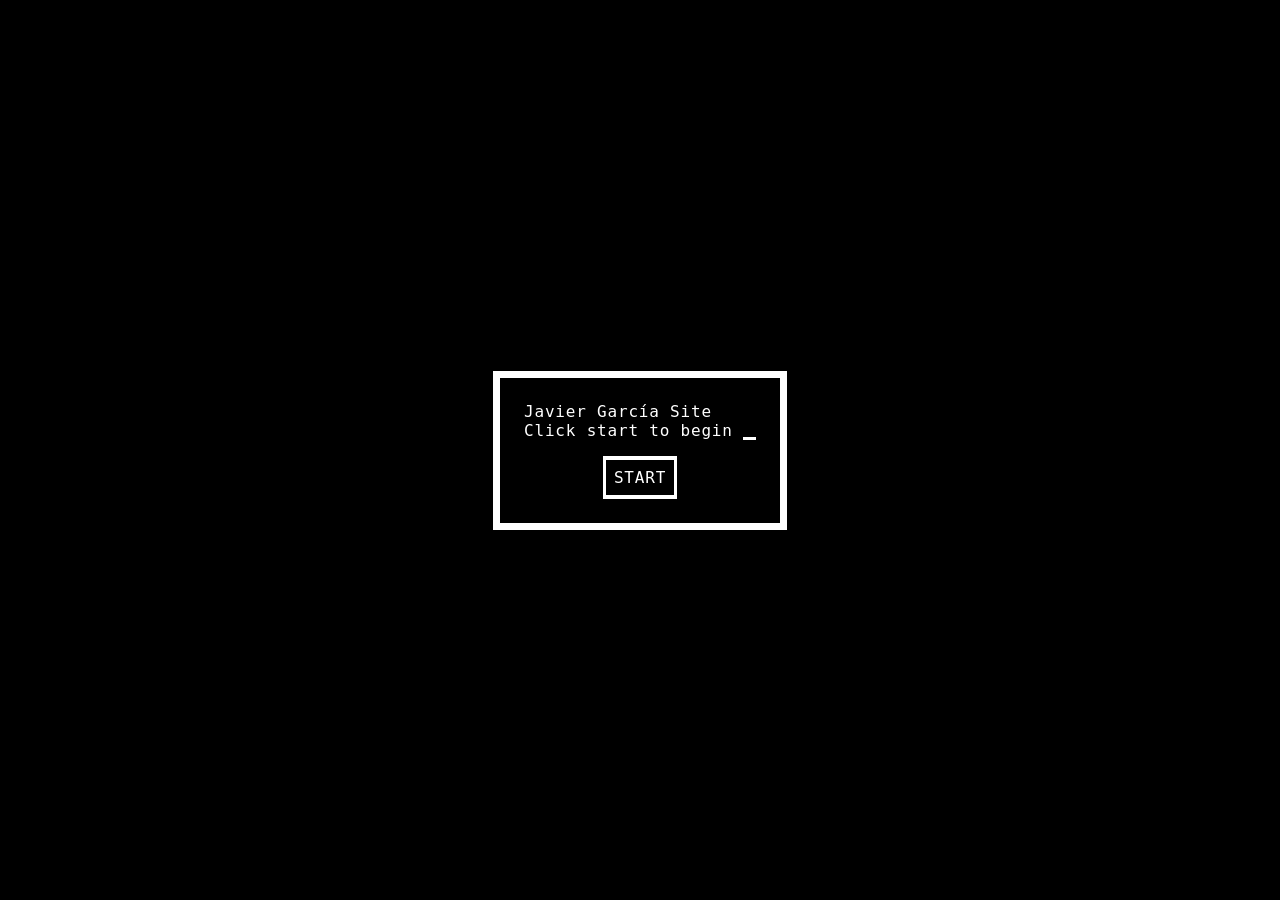
==== index.html @ 486fd9cd "Deploy javier.games from javier-games/web-javier.games@e195eb5564e1ce829587b548ef4bb89f6cb2c192" ====
<!doctype html><html lang="en"><head><meta charset="UTF-8"/><meta name="viewport" content="width=device-width,initial-scale=1"/><style>body{background-color:#000;margin:0}#webgl{pointer-events:none}#ui-app{width:100%;height:100%;position:relative;display:flex;justify-content:center;align-items:center;box-sizing:border-box}#ui{position:absolute;overflow:hidden;top:0;left:0;width:100%;height:100%;display:flex;justify-content:center;align-items:center;box-sizing:border-box}#monitor-videos{pointer-events:none;position:absolute;opacity:0;width:0;height:0;top:0;left:0}#css{cursor:pointer}#ui-interactive{position:absolute;top:0;left:0;width:256px}video{position:absolute;top:0;pointer-events:none}</style><title>Javier García Site</title><meta name="title" content="Javier García - Game Developer"><script defer="defer" src="bundle.d4a6f38bb5817523.js"></script><link href="main.css" rel="stylesheet"></head><body><div id="css"></div><div id="webgl"></div><div id="overlay"></div><div id="ui-interactive"></div><div id="ui"></div><div id="monitor-videos"><video id="video-1" muted loop autoplay width="0" height="0" src="c28874fa5b347023.mp4" style="opacity:0"></video><video id="video-2" muted loop autoplay width="0" height="0" src="78d1c080b40532e6.mp4" style="opacity:0"></video></div></body></html>
---- main.css ----
* {
    margin: 0;
    padding: 0;
}

html,
body {
    overflow: hidden;
}

.webgl {
    position: fixed;
    top: 0;
    left: 0;
    outline: none;
}

.jitter {
    animation-duration: 0.3s;
    animation-timing-function: ease-in-out;
    animation-fill-mode: forwards;
    animation-iteration-count: infinite;
    animation-name: jittery;
    z-index: -10;
}

.interface-wrapper {
    width: 100%;
    top: 64px;
    left: 64px;
}

.icon-control-container {
    height: 26.5px;
    width: 26.5px;
}

@media only screen and (max-width: 768px) {
    .interface-wrapper {
        width: 100%;
        top: 24px;
        left: 24px;
    }

    .icon-control-container {
        height: 19.5px;
        width: 19.5px;
    }
}

@keyframes jittery {
    10% {
        transform: translate(-0.1px, -0.15px) scale(1, 1);
    }

    20% {
        transform: translate(0.15px, 0.1px) scale(1, 1);
    }

    30% {
        transform: translate(-0.2px, -0.25px) scale(1, 1);
    }

    40% {
        transform: translate(0.05px, 0.1px) scale(1, 1);
    }

    50% {
        transform: translate(-0.025px, -0.05px) scale(1, 1);
    }

    60% {
        transform: translate(0px, 0.075px) scale(1, 1);
    }

    70% {
        transform: translate(-0.075px, -0.1px) scale(1, 1);
    }

    80% {
        transform: translate(0.075px, 0.125px) scale(1, 1);
    }

    90% {
        transform: translate(-0.125px, -0.075px) scale(1, 1);
    }

    100% {
        transform: translate(0.075px, 0.025px) scale(1, 1);
    }
}

h1,
h2,
h3,
h4,
h5,
p {
    /* font-family: ocr-a-std, monospace; */
    font-family: monospace;
    font-weight: 400;
    font-style: normal;
    color: white;
    /* mobile friendly font size */
    font-size: 16px;
}

/* if on mobile */
@media only screen and (max-width: 768px) {
    h1,
    h2,
    h3,
    h4,
    h5,
    p {
        font-size: 10px;
    }
}

br {
    padding-top: 8px;
    padding-bottom: 8px;
    height: 16px;
}

.loading::after {
    display: inline-block;
    animation: dotty steps(1, end) 1s infinite;
    content: '';
}

@keyframes dotty {
    0% {
        content: '   ';
    }
    25% {
        content: '. ';
    }
    50% {
        content: '.. ';
    }
    75% {
        content: '...';
    }
    100% {
        content: '   ';
    }
}
.blinking-cursor {
    background-color: #fff;
    width: 0.8em;
    height: 0.15em;
    -webkit-animation: 0.65s blink step-end infinite;
    -moz-animation: 0.65s blink step-end infinite;
    -ms-animation: 0.65s blink step-end infinite;
    -o-animation: 0.65s blink step-end infinite;
    animation: 0.65s blink step-end infinite;
}

@keyframes blink {
    from,
    to {
        background-color: transparent;
    }
    50% {
        background-color: white;
    }
}

@-moz-keyframes blink {
    from,
    to {
        background-color: transparent;
    }
    50% {
        background-color: white;
    }
}

@-webkit-keyframes blink {
    from,
    to {
        background-color: transparent;
    }
    50% {
        background-color: white;
    }
}

@-ms-keyframes blink {
    from,
    to {
        background-color: transparent;
    }
    50% {
        background-color: white;
    }
}

@-o-keyframes blink {
    from,
    to {
        background-color: transparent;
    }
    50% {
        background-color: white;
    }
}

.bios-start-button {
    background-color: #000;
    border: 4px solid #fff;
    border-width: 4px 3px 4px 3px;
}

.bios-start-button p {
    box-sizing: border-box;
    padding: 8px;
}

.bios-start-button:hover p {
    background-color: #fff;
    cursor: pointer;
    color: #000;
}

.loading-screen-header {
    padding: 48px;
}

.loading-screen-body {
    padding-left: 48px;
    padding-right: 48px;
}

.loading-screen-footer {
    padding: 48px;
    padding-bottom: 64px;
}

.info-wrapper {
    top: 64px;
    left: 64px;
}

/* if on mobile make all loading screen elements have a padding of 16 */
@media only screen and (max-width: 768px) {
    .loading-screen-header {
        padding: 16px;
    }

    .info-wrapper {
        top: 16px;
        left: 16px;
    }

    .blinking-cursor {
        background-color: #fff;
        width: 0.4em;
        height: 0.08em;
        -webkit-animation: 0.65s blink step-end infinite;
        -moz-animation: 0.65s blink step-end infinite;
        -ms-animation: 0.65s blink step-end infinite;
        -o-animation: 0.65s blink step-end infinite;
        animation: 0.65s blink step-end infinite;
    }
    
    .loading-screen-body {
        padding-left: 16px;
        padding-right: 16px;
    }

    .loading-screen-footer {
        padding: 16px;
        padding-bottom: 32px;
    }
}


/*# sourceMappingURL=main.css.map*/
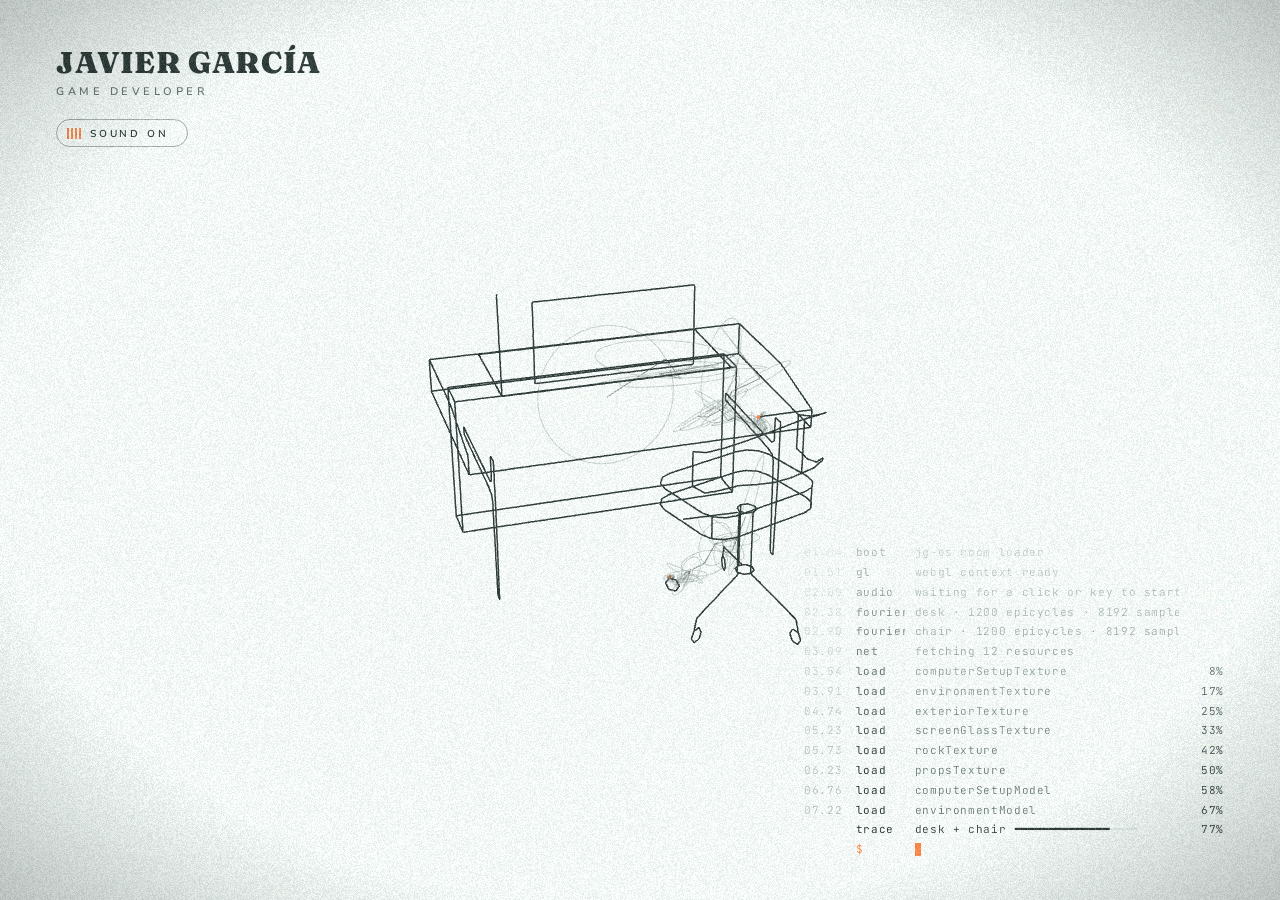
==== commit 14c1aea5: "Deploy javier.games from b4149a40a27025c4a1e1b58c5a3bee330c7ee59a" ====
--- a/index.html
+++ b/index.html
@@ -1 +1 @@
-<!doctype html><html lang="en"><head><meta charset="UTF-8"/><meta name="viewport" content="width=device-width,initial-scale=1"/><style>body{background-color:#000;margin:0}#webgl{pointer-events:none}#ui-app{width:100%;height:100%;position:relative;display:flex;justify-content:center;align-items:center;box-sizing:border-box}#ui{position:absolute;overflow:hidden;top:0;left:0;width:100%;height:100%;display:flex;justify-content:center;align-items:center;box-sizing:border-box}#monitor-videos{pointer-events:none;position:absolute;opacity:0;width:0;height:0;top:0;left:0}#css{cursor:pointer}#ui-interactive{position:absolute;top:0;left:0;width:256px}video{position:absolute;top:0;pointer-events:none}</style><title>Javier García Site</title><meta name="title" content="Javier García - Game Developer"><script defer="defer" src="bundle.d4a6f38bb5817523.js"></script><link href="main.css" rel="stylesheet"></head><body><div id="css"></div><div id="webgl"></div><div id="overlay"></div><div id="ui-interactive"></div><div id="ui"></div><div id="monitor-videos"><video id="video-1" muted loop autoplay width="0" height="0" src="c28874fa5b347023.mp4" style="opacity:0"></video><video id="video-2" muted loop autoplay width="0" height="0" src="78d1c080b40532e6.mp4" style="opacity:0"></video></div></body></html>+<!doctype html><html lang="en"><head><meta charset="UTF-8"/><meta name="viewport" content="width=device-width,initial-scale=1"/><script>!function(){try{if(new URLSearchParams(location.search).has("room"))return void sessionStorage.setItem("room","1");if(sessionStorage.getItem("room"))return}catch(e){}matchMedia("(pointer: coarse)").matches&&Math.min(innerWidth,innerHeight)<600&&"javier.games"===location.hostname&&location.replace("https://m.javier.games/"+location.hash)}()</script><style>body{background-color:#000;margin:0}#webgl{pointer-events:none}#overlay{position:absolute;inset:0;z-index:20;pointer-events:none}#overlay::after{content:'';position:absolute;inset:0;pointer-events:none;background:radial-gradient(ellipse 85% 85% at 50% 50%,transparent 60%,rgba(10,16,15,.38) 100%)}#ui-app{width:100%;height:100%;position:relative;display:flex;justify-content:center;align-items:center;box-sizing:border-box}#ui{position:absolute;overflow:hidden;top:0;left:0;width:100%;height:100%;display:flex;justify-content:center;align-items:center;box-sizing:border-box}#monitor-videos{pointer-events:none;position:absolute;opacity:0;width:0;height:0;top:0;left:0}#css{cursor:pointer}#ui-interactive{position:absolute;top:0;left:0}video{position:absolute;top:0;pointer-events:none}</style><link rel="preconnect" href="https://fonts.googleapis.com"><link rel="preconnect" href="https://fonts.gstatic.com" crossorigin><link href="https://fonts.googleapis.com/css2?family=Fraunces:opsz,wght@9..144,900&family=Nunito+Sans:wght@300;600;800&family=JetBrains+Mono:wght@300;400&display=swap" rel="stylesheet"><link rel="icon" href="5b7c17bc4050ffde.ico" sizes="48x48"><link rel="icon" type="image/png" sizes="32x32" href="assets/images/e6557b2f1085e89d.png"><link rel="icon" type="image/png" sizes="16x16" href="assets/images/b3ba247dd06524b2.png"><link rel="apple-touch-icon" sizes="180x180" href="assets/images/a95703a36fd23d87.png"><link rel="manifest" href="dbc431b0693ad13f.webmanifest"><meta name="theme-color" content="#e4ebe8"><title>Javier García Site</title><meta name="title" content="Javier García - Game Developer"><script defer="defer" src="bundle.54c9615c4653bb3d.js"></script><link href="main.css" rel="stylesheet"></head><body><div id="css"></div><div id="webgl"></div><div id="overlay"></div><div id="ui-interactive"></div><div id="ui"></div><div id="monitor-videos"><video id="screen-crt" muted loop autoplay playsinline width="0" height="0" src="6c1b78cf00f8380d.mp4" style="opacity:0"></video></div></body></html>
--- a/main.css
+++ b/main.css
@@ -123,157 +123,93 @@
     height: 16px;
 }
 
-.loading::after {
-    display: inline-block;
-    animation: dotty steps(1, end) 1s infinite;
-    content: '';
-}
-
-@keyframes dotty {
-    0% {
-        content: '   ';
-    }
-    25% {
-        content: '. ';
-    }
-    50% {
-        content: '.. ';
-    }
-    75% {
-        content: '...';
-    }
-    100% {
-        content: '   ';
-    }
-}
-.blinking-cursor {
-    background-color: #fff;
-    width: 0.8em;
-    height: 0.15em;
-    -webkit-animation: 0.65s blink step-end infinite;
-    -moz-animation: 0.65s blink step-end infinite;
-    -ms-animation: 0.65s blink step-end infinite;
-    -o-animation: 0.65s blink step-end infinite;
-    animation: 0.65s blink step-end infinite;
-}
-
-@keyframes blink {
-    from,
-    to {
-        background-color: transparent;
-    }
-    50% {
-        background-color: white;
-    }
-}
-
-@-moz-keyframes blink {
-    from,
-    to {
-        background-color: transparent;
-    }
-    50% {
-        background-color: white;
-    }
-}
-
-@-webkit-keyframes blink {
-    from,
-    to {
-        background-color: transparent;
-    }
-    50% {
-        background-color: white;
-    }
-}
-
-@-ms-keyframes blink {
-    from,
-    to {
-        background-color: transparent;
-    }
-    50% {
-        background-color: white;
-    }
-}
-
-@-o-keyframes blink {
-    from,
-    to {
-        background-color: transparent;
-    }
-    50% {
-        background-color: white;
-    }
-}
-
-.bios-start-button {
-    background-color: #000;
-    border: 4px solid #fff;
-    border-width: 4px 3px 4px 3px;
-}
-
-.bios-start-button p {
-    box-sizing: border-box;
-    padding: 8px;
-}
-
-.bios-start-button:hover p {
-    background-color: #fff;
-    cursor: pointer;
-    color: #000;
-}
-
-.loading-screen-header {
-    padding: 48px;
-}
-
-.loading-screen-body {
-    padding-left: 48px;
-    padding-right: 48px;
-}
-
-.loading-screen-footer {
-    padding: 48px;
-    padding-bottom: 64px;
-}
-
-.info-wrapper {
-    top: 64px;
-    left: 64px;
-}
-
-/* if on mobile make all loading screen elements have a padding of 16 */
-@media only screen and (max-width: 768px) {
-    .loading-screen-header {
-        padding: 16px;
-    }
-
-    .info-wrapper {
-        top: 16px;
-        left: 16px;
-    }
-
-    .blinking-cursor {
-        background-color: #fff;
-        width: 0.4em;
-        height: 0.08em;
-        -webkit-animation: 0.65s blink step-end infinite;
-        -moz-animation: 0.65s blink step-end infinite;
-        -ms-animation: 0.65s blink step-end infinite;
-        -o-animation: 0.65s blink step-end infinite;
-        animation: 0.65s blink step-end infinite;
-    }
-    
-    .loading-screen-body {
-        padding-left: 16px;
-        padding-right: 16px;
-    }
-
-    .loading-screen-footer {
-        padding: 16px;
-        padding-bottom: 32px;
-    }
+/* ---------- loading screen: the screen site's paper with Fourier circles ---------- */
+.loader { position: absolute; inset: 0; z-index: 10; font-family: 'Nunito Sans', sans-serif; color: #23302e; letter-spacing: 0.04em; }
+.loader::before { content: ''; position: absolute; inset: 0; transition: opacity 1.2s ease-in-out;
+    background: radial-gradient(ellipse 120% 100% at 50% 50%, transparent 55%, #c9d3cf 100%), #e4ebe8; }
+.loader > div { transition: opacity 0.5s ease-out; }
+.loader > .loader-canvas { position: absolute; inset: 0; }
+/* during the hand-over the paper lives on the page behind the 3D (same look), so the room can appear on it */
+body.loader-paper { background: radial-gradient(ellipse 120% 100% at 50% 50%, transparent 55%, #c9d3cf 100%) fixed, #e4ebe8; }
+.loader.is-revealing::before { opacity: 0; transition: none; }
+.loader.is-leaving > div { transition: opacity 1.2s ease-out; }
+.loader.is-leaving > div { opacity: 0; }
+.loader.is-leaving > .loader-canvas { opacity: 0; }
+.loader p { font-family: inherit; color: inherit; font-size: 14px; }
+.loader-brand { position: absolute; left: 56px; top: 48px; display: flex; gap: 14px; align-items: center; }
+.loader-name { font: 900 30px/1 'Fraunces', serif; letter-spacing: 0.02em; }
+.loader-role { font: 600 11px 'Nunito Sans', sans-serif; letter-spacing: 0.32em; color: #5d6b68; margin-top: 6px; }
+.loader-term { position: absolute; right: 56px; bottom: 40px; width: 420px; height: 46vh; display: flex; flex-direction: column;
+    justify-content: flex-end; overflow: hidden; font: 300 11px/1.8 'JetBrains Mono', ui-monospace, monospace; color: #5d6b68;
+    -webkit-mask-image: linear-gradient(to bottom, transparent 0%, #000 78%); mask-image: linear-gradient(to bottom, transparent 0%, #000 78%); }
+.lt-line { display: grid; grid-template-columns: 6ch 7ch minmax(0, 1fr) 5ch; column-gap: 1.4ch; white-space: nowrap; }
+.lt-line > span { overflow: hidden; text-overflow: clip; }
+.lt-t { color: #a3b0ac; }
+.lt-tag { color: #23302e; font-weight: 400; }
+.lt-right { text-align: right; color: #23302e; }
+.lt-line.is-ok .lt-tag { color: #ec7a3c; }
+.lt-line.is-warn .lt-tag, .lt-line.is-warn .lt-text { color: #c24a2a; }
+.lt-line.is-live .lt-text { color: #23302e; }
+.lt-bar { margin-left: 1.2ch; color: #c9d3cf; letter-spacing: -0.02em; }
+.lt-bar b { font-weight: 300; color: #23302e; }
+.lt-prompt .lt-tag { color: #ec7a3c; }
+/* fades out from shortly after the desk starts appearing, done about halfway through the room's wash */
+.loader.is-revealing > .loader-term { opacity: 0; transition: opacity 2.8s linear 0.8s; }
+.loader-cursor { display: inline-block; width: 0.62em; height: 1.15em; vertical-align: -0.22em; background: #ec7a3c;
+    animation: 0.65s loader-blink step-end infinite; }
+@keyframes loader-blink { 50% { background: transparent; } }
+.loader-note { position: absolute; left: 20px; top: 128px; font: 300 11px 'JetBrains Mono', monospace; letter-spacing: 0.12em; color: #5d6b68; }
+.loader-error { position: absolute; left: 50%; top: 50%; transform: translate(-50%, -50%); max-width: 440px; padding: 22px 26px; background: #f2f6f4;
+    border: 2px dotted #5d6b68; border-radius: 12px; }
+.loader-error b { display: block; margin-bottom: 8px; font: 800 14px 'Nunito Sans', sans-serif; letter-spacing: 0.16em; color: #ec7a3c; }
+@media only screen and (max-width: 768px) {
+    .loader-brand { left: 20px; top: 24px; } .loader-name { font-size: 22px; }
+    .loader-term { left: 20px; right: 20px; bottom: 22px; width: auto; height: 24vh; font-size: 9.5px; }
+}
+
+/* ---------- the name in the room: the loader's type, light on the 3D (see InfoOverlay.tsx) ---------- */
+.room-brand { position: fixed; left: 56px; top: 48px; color: #fff; text-shadow: 0 1px 14px rgba(10, 16, 15, 0.45); }   /* lines up with the loader's name */
+.room-brand-rule { position: absolute; top: -15px; left: 0; width: 28px; height: 3px; background: #ec7a3c; }   /* above, so the name stays where the loader's was */
+.room-brand-name { font: 900 30px/1 'Fraunces', serif; letter-spacing: 0.02em; white-space: nowrap; }
+.room-brand-role { margin-top: 6px; font: 600 11px 'Nunito Sans', sans-serif; letter-spacing: 0.32em; white-space: nowrap; color: #ec7a3c; }
+.room-brand-tools { display: flex; gap: 8px; margin-top: 20px; opacity: 0; transition: opacity 0.6s ease-out; }
+.room-brand-tools.is-on { opacity: 1; }
+
+/* sound switch (SoundSwitch.tsx): a quiet label while sound is locked, an outlined button once it plays.
+   Two tones: ink on the loader's paper, light on the room. */
+.sound-toggle { display: inline-flex; align-items: center; gap: 9px; height: 28px; padding: 0 12px 0 10px; border: 1px solid transparent;
+    border-radius: 14px; background: transparent; cursor: pointer; font: 600 10px 'Nunito Sans', sans-serif; letter-spacing: 0.28em;
+    text-shadow: none; transition: padding 0.5s ease, border-color 0.5s ease, background-color 0.5s ease, color 0.3s; }
+.sound-toggle * { pointer-events: none; }
+.sound-toggle:focus-visible { outline: 2px solid #ec7a3c; outline-offset: 2px; }
+.sound-toggle:active { transform: translateY(1px); }
+.sound-toggle.is-light { color: #fff; border-color: rgba(255, 255, 255, 0.45); background: rgba(10, 16, 15, 0.18);
+    -webkit-backdrop-filter: blur(4px); backdrop-filter: blur(4px); }
+.sound-toggle.is-ink { color: #23302e; border-color: rgba(35, 48, 46, 0.4); }
+.sound-toggle:not(.is-locked):hover { border-color: #ec7a3c; }
+.sound-toggle.is-light:not(.is-locked):hover { background: rgba(10, 16, 15, 0.32); }
+.sound-toggle.is-locked { padding-left: 0; border-color: transparent; background: transparent; cursor: default;
+    -webkit-backdrop-filter: none; backdrop-filter: none; }
+.sound-toggle.is-locked:active { transform: none; }
+.sound-label { display: grid; padding-top: 1px; text-align: left; }
+.sound-label > span { grid-area: 1 / 1; visibility: hidden; }
+.sound-label > span.is-shown { visibility: visible; }
+.sound-meter { display: inline-flex; align-items: flex-end; gap: 2px; height: 11px; }
+.sound-meter i { display: block; width: 2px; height: 100%; background: #ec7a3c; transform-origin: bottom; animation: sound-level 0.9s ease-in-out infinite alternate; }
+.sound-meter i:nth-child(2) { animation-duration: 0.7s; animation-delay: -0.3s; }
+.sound-meter i:nth-child(3) { animation-duration: 1.1s; animation-delay: -0.6s; }
+.sound-meter i:nth-child(4) { animation-duration: 0.8s; animation-delay: -0.2s; }
+.sound-toggle.is-muted .sound-meter i { animation: none; transform: scaleY(0.18); background: currentColor; opacity: 0.7; }
+.sound-toggle.is-muted .sound-label { opacity: 0.7; }
+@keyframes sound-level { from { transform: scaleY(0.25); } to { transform: scaleY(1); } }
+@media (prefers-reduced-motion: reduce) { .sound-meter i { animation: none; transform: scaleY(0.7); } }
+
+/* loader: the switch under the name */
+.loader-sound { display: flex; align-items: center; gap: 14px; margin-top: 20px; }
+.lt-hint { color: #ec7a3c; margin-right: 1ch; }
+@media only screen and (max-width: 768px) {
+    .room-brand { left: 20px; top: 24px; }
+    .room-brand-name { font-size: 22px; }
 }
 
 
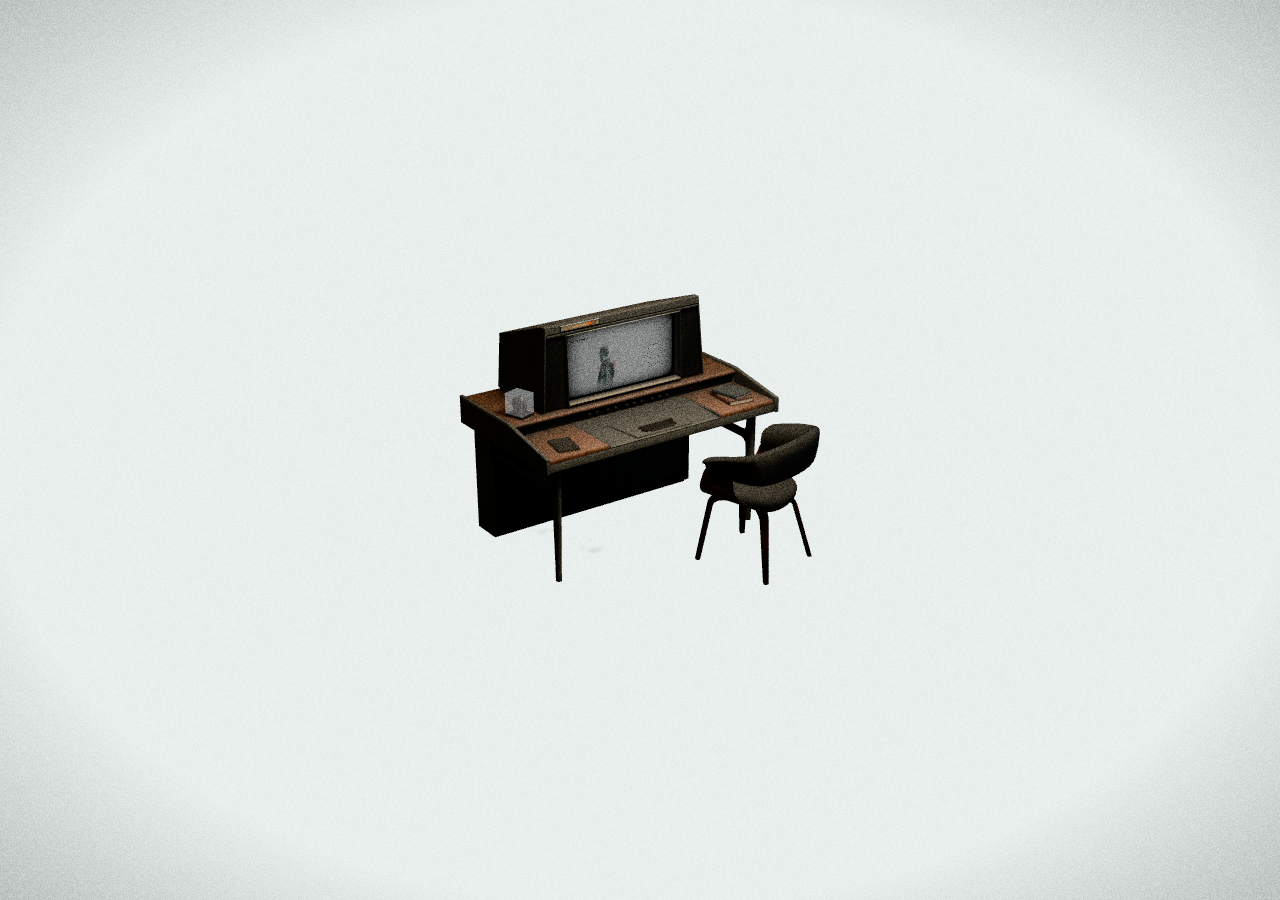
==== commit 3581dd0a: "Deploy javier.games from b05e0fbb51b6a0e5a92f149eb55db2dcd2a2fe65" ====
--- a/index.html
+++ b/index.html
@@ -1 +1 @@
-<!doctype html><html lang="en"><head><meta charset="UTF-8"/><meta name="viewport" content="width=device-width,initial-scale=1"/><script>!function(){try{if(new URLSearchParams(location.search).has("room"))return void sessionStorage.setItem("room","1");if(sessionStorage.getItem("room"))return}catch(e){}matchMedia("(pointer: coarse)").matches&&Math.min(innerWidth,innerHeight)<600&&"javier.games"===location.hostname&&location.replace("https://m.javier.games/"+location.hash)}()</script><style>body{background-color:#000;margin:0}#webgl{pointer-events:none}#overlay{position:absolute;inset:0;z-index:20;pointer-events:none}#overlay::after{content:'';position:absolute;inset:0;pointer-events:none;background:radial-gradient(ellipse 85% 85% at 50% 50%,transparent 60%,rgba(10,16,15,.38) 100%)}#ui-app{width:100%;height:100%;position:relative;display:flex;justify-content:center;align-items:center;box-sizing:border-box}#ui{position:absolute;overflow:hidden;top:0;left:0;width:100%;height:100%;display:flex;justify-content:center;align-items:center;box-sizing:border-box}#monitor-videos{pointer-events:none;position:absolute;opacity:0;width:0;height:0;top:0;left:0}#css{cursor:pointer}#ui-interactive{position:absolute;top:0;left:0}video{position:absolute;top:0;pointer-events:none}</style><link rel="preconnect" href="https://fonts.googleapis.com"><link rel="preconnect" href="https://fonts.gstatic.com" crossorigin><link href="https://fonts.googleapis.com/css2?family=Fraunces:opsz,wght@9..144,900&family=Nunito+Sans:wght@300;600;800&family=JetBrains+Mono:wght@300;400&display=swap" rel="stylesheet"><link rel="icon" href="5b7c17bc4050ffde.ico" sizes="48x48"><link rel="icon" type="image/png" sizes="32x32" href="assets/images/e6557b2f1085e89d.png"><link rel="icon" type="image/png" sizes="16x16" href="assets/images/b3ba247dd06524b2.png"><link rel="apple-touch-icon" sizes="180x180" href="assets/images/a95703a36fd23d87.png"><link rel="manifest" href="dbc431b0693ad13f.webmanifest"><meta name="theme-color" content="#e4ebe8"><title>Javier García Site</title><meta name="title" content="Javier García - Game Developer"><script defer="defer" src="bundle.54c9615c4653bb3d.js"></script><link href="main.css" rel="stylesheet"></head><body><div id="css"></div><div id="webgl"></div><div id="overlay"></div><div id="ui-interactive"></div><div id="ui"></div><div id="monitor-videos"><video id="screen-crt" muted loop autoplay playsinline width="0" height="0" src="6c1b78cf00f8380d.mp4" style="opacity:0"></video></div></body></html>+<!doctype html><html lang="en"><head><meta charset="UTF-8"/><meta name="viewport" content="width=device-width,initial-scale=1"/><script>!function(){try{if(new URLSearchParams(location.search).has("room"))return void sessionStorage.setItem("room","1");if(sessionStorage.getItem("room"))return}catch(e){}matchMedia("(pointer: coarse)").matches&&Math.min(innerWidth,innerHeight)<600&&"javier.games"===location.hostname&&location.replace("https://m.javier.games/"+location.hash)}()</script><style>body{background-color:#000;margin:0}#webgl{pointer-events:none}#overlay{position:absolute;inset:0;z-index:20;pointer-events:none}#overlay::after{content:'';position:absolute;inset:0;pointer-events:none;background:radial-gradient(ellipse 85% 85% at 50% 50%,transparent 60%,rgba(10,16,15,.38) 100%)}#ui-app{width:100%;height:100%;position:relative;display:flex;justify-content:center;align-items:center;box-sizing:border-box}#ui{position:absolute;overflow:hidden;top:0;left:0;width:100%;height:100%;display:flex;justify-content:center;align-items:center;box-sizing:border-box}#monitor-videos{pointer-events:none;position:absolute;opacity:0;width:0;height:0;top:0;left:0}#css{cursor:pointer}#ui-interactive{position:absolute;top:0;left:0}video{position:absolute;top:0;pointer-events:none}</style><link rel="preconnect" href="https://fonts.googleapis.com"><link rel="preconnect" href="https://fonts.gstatic.com" crossorigin><link href="https://fonts.googleapis.com/css2?family=Fraunces:opsz,wght@9..144,900&family=Nunito+Sans:wght@300;600;800&family=JetBrains+Mono:wght@300;400&display=swap" rel="stylesheet"><link rel="icon" href="5b7c17bc4050ffde.ico" sizes="48x48"><link rel="icon" type="image/png" sizes="32x32" href="assets/images/e6557b2f1085e89d.png"><link rel="icon" type="image/png" sizes="16x16" href="assets/images/b3ba247dd06524b2.png"><link rel="apple-touch-icon" sizes="180x180" href="assets/images/a95703a36fd23d87.png"><link rel="manifest" href="dbc431b0693ad13f.webmanifest"><meta name="theme-color" content="#e4ebe8"><title>Javier García Site</title><meta name="title" content="Javier García - Game Developer"><script defer="defer" src="bundle.a26e41cf42b96fd3.js"></script><link href="main.css" rel="stylesheet"></head><body><div id="css"></div><div id="webgl"></div><div id="overlay"></div><div id="ui-interactive"></div><div id="ui"></div><div id="monitor-videos"><video id="screen-crt" muted loop autoplay playsinline width="0" height="0" src="6c1b78cf00f8380d.mp4" style="opacity:0"></video></div></body></html>
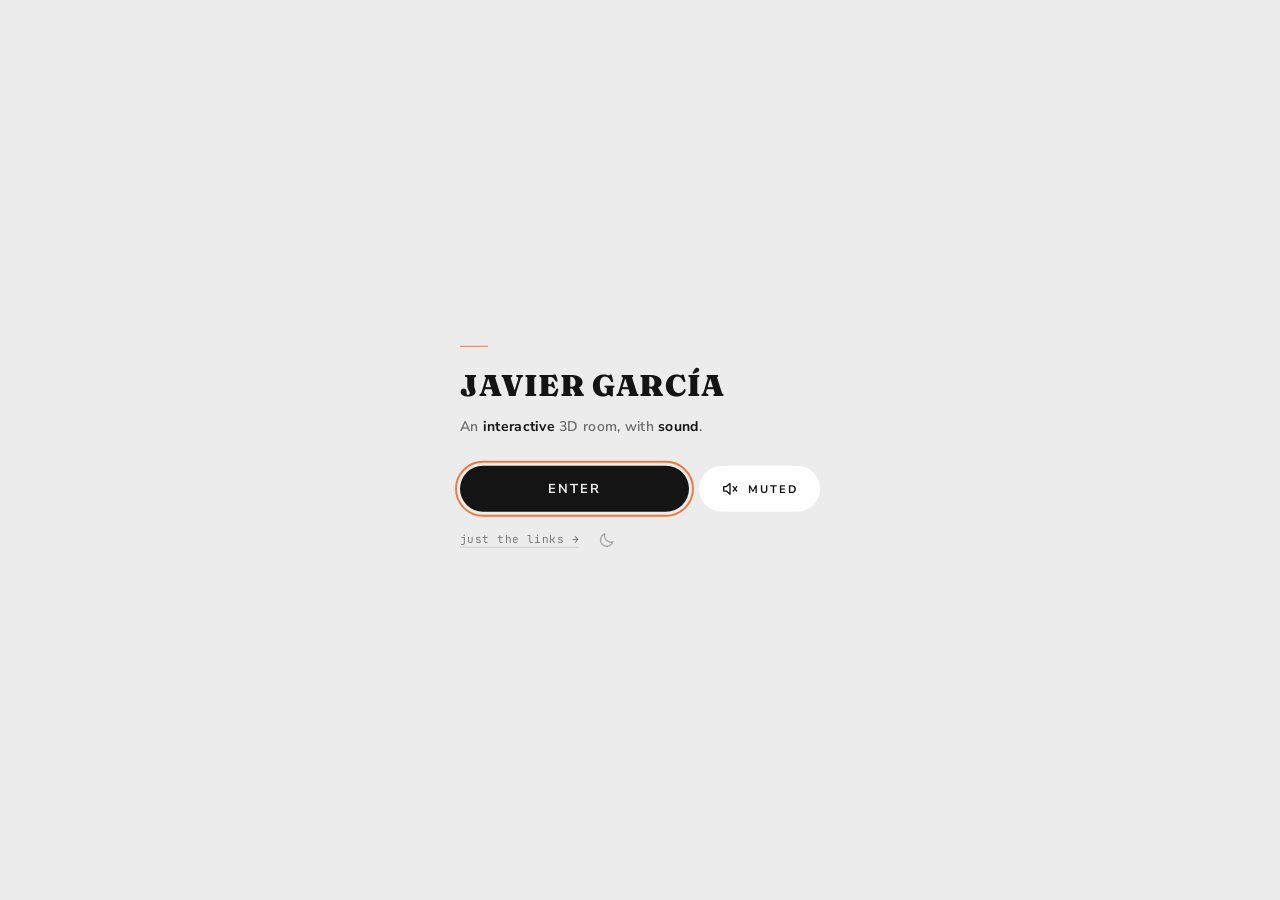
==== commit 459b093b: "Deploy javier.games from 59b7bed5046f4fb9cc2ce9a66b37a4bdd715968d" ====
--- a/index.html
+++ b/index.html
@@ -1 +1 @@
-<!doctype html><html lang="en"><head><meta charset="UTF-8"/><meta name="viewport" content="width=device-width,initial-scale=1"/><script>!function(){try{if(new URLSearchParams(location.search).has("room"))return void sessionStorage.setItem("room","1");if(sessionStorage.getItem("room"))return}catch(e){}matchMedia("(pointer: coarse)").matches&&Math.min(innerWidth,innerHeight)<600&&"javier.games"===location.hostname&&location.replace("https://m.javier.games/"+location.hash)}()</script><style>body{background-color:#000;margin:0}#webgl{pointer-events:none}#overlay{position:absolute;inset:0;z-index:20;pointer-events:none}#overlay::after{content:'';position:absolute;inset:0;pointer-events:none;background:radial-gradient(ellipse 85% 85% at 50% 50%,transparent 60%,rgba(10,16,15,.38) 100%)}#ui-app{width:100%;height:100%;position:relative;display:flex;justify-content:center;align-items:center;box-sizing:border-box}#ui{position:absolute;overflow:hidden;top:0;left:0;width:100%;height:100%;display:flex;justify-content:center;align-items:center;box-sizing:border-box}#monitor-videos{pointer-events:none;position:absolute;opacity:0;width:0;height:0;top:0;left:0}#css{cursor:pointer}#ui-interactive{position:absolute;top:0;left:0}video{position:absolute;top:0;pointer-events:none}</style><link rel="preconnect" href="https://fonts.googleapis.com"><link rel="preconnect" href="https://fonts.gstatic.com" crossorigin><link href="https://fonts.googleapis.com/css2?family=Fraunces:opsz,wght@9..144,900&family=Nunito+Sans:wght@300;600;800&family=JetBrains+Mono:wght@300;400&display=swap" rel="stylesheet"><link rel="icon" href="5b7c17bc4050ffde.ico" sizes="48x48"><link rel="icon" type="image/png" sizes="32x32" href="assets/images/e6557b2f1085e89d.png"><link rel="icon" type="image/png" sizes="16x16" href="assets/images/b3ba247dd06524b2.png"><link rel="apple-touch-icon" sizes="180x180" href="assets/images/a95703a36fd23d87.png"><link rel="manifest" href="dbc431b0693ad13f.webmanifest"><meta name="theme-color" content="#e4ebe8"><title>Javier García Site</title><meta name="title" content="Javier García - Game Developer"><script defer="defer" src="bundle.a26e41cf42b96fd3.js"></script><link href="main.css" rel="stylesheet"></head><body><div id="css"></div><div id="webgl"></div><div id="overlay"></div><div id="ui-interactive"></div><div id="ui"></div><div id="monitor-videos"><video id="screen-crt" muted loop autoplay playsinline width="0" height="0" src="6c1b78cf00f8380d.mp4" style="opacity:0"></video></div></body></html>+<!doctype html><html lang="en"><head><meta charset="UTF-8"/><meta name="viewport" content="width=device-width,initial-scale=1"/><script>!function(){var e=document.documentElement,t=matchMedia("(prefers-color-scheme: dark)"),a=null,n=/(^|\.)javier\.games$/.test(location.hostname)?"; domain=javier.games":"";function c(){var e=document.cookie.match(/(?:^|; )theme=(light|dark)/);if(e)return e[1];try{return localStorage.getItem("theme")}catch(e){return null}}function o(){var n=a||(t.matches?"dark":"light");a?e.dataset.theme=a:delete e.dataset.theme,e.dataset.scheme=n;var c=document.querySelector('meta[name="theme-color"]');c&&(c.content="dark"===n?"#060606":"#ececec"),dispatchEvent(new Event("themechange"))}a=c(),window.toggleTheme=function(){(function(e){document.cookie="theme="+e+n+"; path=/; max-age=31536000; samesite=lax"+("https:"===location.protocol?"; secure":"");try{localStorage.setItem("theme",e)}catch(e){}})(a="dark"===e.dataset.scheme?"light":"dark"),o()},addEventListener("pageshow",function(){var e=c();e!==a&&(a=e,o())}),t.addEventListener("change",o),o(),addEventListener("DOMContentLoaded",o)}()</script><script>!function(){try{if(new URLSearchParams(location.search).has("room"))return void sessionStorage.setItem("room","1");if(sessionStorage.getItem("room"))return}catch(e){}matchMedia("(pointer: coarse)").matches&&Math.min(innerWidth,innerHeight)<600&&"javier.games"===location.hostname&&location.replace("https://m.javier.games/"+location.hash)}()</script><style>body{background-color:#000;margin:0}#webgl{pointer-events:none}#ui-app{width:100%;height:100%;position:relative;display:flex;justify-content:center;align-items:center;box-sizing:border-box}#ui{position:absolute;overflow:hidden;top:0;left:0;width:100%;height:100%;display:flex;justify-content:center;align-items:center;box-sizing:border-box}#monitor-videos{pointer-events:none;position:absolute;opacity:0;width:0;height:0;top:0;left:0}#ui-interactive{position:absolute;top:0;left:0}video{position:absolute;top:0;pointer-events:none}</style><link rel="preconnect" href="https://fonts.googleapis.com"><link rel="preconnect" href="https://fonts.gstatic.com" crossorigin><link href="https://fonts.googleapis.com/css2?family=Fraunces:opsz,wght@9..144,900&family=Nunito+Sans:wght@300;600;800&family=JetBrains+Mono:wght@300;400&family=Caveat:wght@400;600&family=Klee+One:wght@600&display=swap" rel="stylesheet"><link rel="icon" href="5b7c17bc4050ffde.ico" sizes="48x48"><link rel="icon" type="image/png" sizes="32x32" href="assets/images/e6557b2f1085e89d.png"><link rel="icon" type="image/png" sizes="16x16" href="assets/images/b3ba247dd06524b2.png"><link rel="apple-touch-icon" sizes="180x180" href="assets/images/a95703a36fd23d87.png"><link rel="manifest" href="dbc431b0693ad13f.webmanifest"><meta name="theme-color" content="#ececec"><title>Javier García Site</title><meta name="title" content="Javier García - Game Developer"><script defer="defer" src="bundle.d44586ef5d6367ba.js"></script><link href="main.css" rel="stylesheet"></head><body><div id="css"></div><div id="webgl"></div><div id="ui-interactive"></div><div id="ui"></div><div id="monitor-videos"><video id="screen-crt" muted loop autoplay playsinline width="0" height="0" src="6c1b78cf00f8380d.mp4" style="opacity:0"></video></div></body></html>
--- a/main.css
+++ b/main.css
@@ -123,53 +123,125 @@
     height: 16px;
 }
 
-/* ---------- loading screen: the screen site's paper with Fourier circles ---------- */
-.loader { position: absolute; inset: 0; z-index: 10; font-family: 'Nunito Sans', sans-serif; color: #23302e; letter-spacing: 0.04em; }
-.loader::before { content: ''; position: absolute; inset: 0; transition: opacity 1.2s ease-in-out;
-    background: radial-gradient(ellipse 120% 100% at 50% 50%, transparent 55%, #c9d3cf 100%), #e4ebe8; }
+/* ---------- loading screen: plain paper with the Fourier drawing, light or dark like the phone site ---------- */
+/* light: soft grey and near-black ink, white buttons; dark: near-black, dark grey buttons, white ink; no outlines on
+   buttons in either (as on m.javier.games), orange only for the accents. <html data-scheme> is set
+   before anything paints (index.html); the 3D drawing and the room's wash take the same colours from Theme.ts */
+:root {
+    --paper: #ececec; --ink: #141414; --ink-soft: #6a6a6a; --ghost: #a8a8a8; --line: #cfcfcf; --hair: rgba(0, 0, 0, 0.28);
+    --orange: #ec7a3c; --warn: #c24a2a; --card: #fff; --tint: #f6f6f6;
+    /* the code log: finished rows quiet, the live row in full ink */
+    --lt-time: var(--ghost); --lt-tag: var(--ink); --lt-text: var(--ink-soft); --lt-right: var(--ink); --lt-track: var(--line);
+}
+:root[data-scheme="dark"] {
+    --paper: #060606; --ink: #fff; --ink-soft: #8a8a8a; --ghost: #555; --line: #2a2a2a; --hair: rgba(255, 255, 255, 0.3);
+    --orange: #f0864a; --warn: #e0603c; --card: #1b1b1b; --tint: #242424;
+    /* white on black glares, so the finished rows step down to greys and only the live row is white */
+    --lt-time: #2c2c2c; --lt-tag: #5e5e5e; --lt-text: #4c4c4c; --lt-right: #3e3e3e; --lt-track: #2a2a2a;
+}
+.loader { position: absolute; inset: 0; z-index: 10; font-family: 'Nunito Sans', sans-serif; color: var(--ink); letter-spacing: 0.04em; }
+.loader::before { content: ''; position: absolute; inset: 0; transition: opacity 1.2s ease-in-out; background: var(--paper); }
 .loader > div { transition: opacity 0.5s ease-out; }
 .loader > .loader-canvas { position: absolute; inset: 0; }
 /* during the hand-over the paper lives on the page behind the 3D (same look), so the room can appear on it */
-body.loader-paper { background: radial-gradient(ellipse 120% 100% at 50% 50%, transparent 55%, #c9d3cf 100%) fixed, #e4ebe8; }
+body.loader-paper { background: var(--paper); }
 .loader.is-revealing::before { opacity: 0; transition: none; }
 .loader.is-leaving > div { transition: opacity 1.2s ease-out; }
-.loader.is-leaving > div { opacity: 0; }
+.loader.is-leaving > div { opacity: 0; pointer-events: none; }
 .loader.is-leaving > .loader-canvas { opacity: 0; }
 .loader p { font-family: inherit; color: inherit; font-size: 14px; }
 .loader-brand { position: absolute; left: 56px; top: 48px; display: flex; gap: 14px; align-items: center; }
+.loader-brand > div::before { content: ''; position: absolute; top: -15px; left: 0; width: 28px; height: 1px; background: var(--orange); }
 .loader-name { font: 900 30px/1 'Fraunces', serif; letter-spacing: 0.02em; }
-.loader-role { font: 600 11px 'Nunito Sans', sans-serif; letter-spacing: 0.32em; color: #5d6b68; margin-top: 6px; }
-.loader-term { position: absolute; right: 56px; bottom: 40px; width: 420px; height: 46vh; display: flex; flex-direction: column;
-    justify-content: flex-end; overflow: hidden; font: 300 11px/1.8 'JetBrains Mono', ui-monospace, monospace; color: #5d6b68;
-    -webkit-mask-image: linear-gradient(to bottom, transparent 0%, #000 78%); mask-image: linear-gradient(to bottom, transparent 0%, #000 78%); }
-.lt-line { display: grid; grid-template-columns: 6ch 7ch minmax(0, 1fr) 5ch; column-gap: 1.4ch; white-space: nowrap; }
+.loader-role { font: 600 11px 'Nunito Sans', sans-serif; letter-spacing: 0.32em; color: var(--ink-soft); margin-top: 6px; }
+
+/* light / dark toggle: a small icon next to the sound switch under the name, and next to "just the links" on the welcome */
+.loader-theme { flex: none; width: 28px; height: 28px; padding: 0; border: 0; border-radius: 50%;
+    background: none; color: var(--ghost); display: grid; place-items: center; cursor: pointer; transition: color .15s, transform .3s; }
+.loader-theme svg { width: 18px; height: 18px; }
+.loader-theme .sun, :root[data-scheme="dark"] .loader-theme .moon { display: none; }
+:root[data-scheme="dark"] .loader-theme .sun { display: block; }
+.loader-theme:hover { color: var(--orange); }
+.loader-theme:active { transform: rotate(-20deg); }
+.loader-theme:focus-visible { outline: 2px solid var(--orange); outline-offset: 2px; }
+
+/* the code log: bottom right on landscape screens, a strip along the bottom on portrait ones (below). Six finished
+   lines, the live one and the prompt (TERM_ROWS in LoadingScreen.tsx), the oldest fading out at the top */
+.loader-term { position: absolute; right: 56px; bottom: 40px; width: min(420px, 28vw); display: flex; flex-direction: column;
+    justify-content: flex-end; overflow: hidden; font: 300 11px/1.8 'JetBrains Mono', ui-monospace, monospace; color: var(--ink-soft);
+    -webkit-mask-image: linear-gradient(to bottom, transparent 0%, #000 34%); mask-image: linear-gradient(to bottom, transparent 0%, #000 34%); }
+.lt-line { display: grid; grid-template-columns: 6ch 8ch minmax(0, 1fr) 5ch; column-gap: 1.4ch; white-space: nowrap; }
 .lt-line > span { overflow: hidden; text-overflow: clip; }
-.lt-t { color: #a3b0ac; }
-.lt-tag { color: #23302e; font-weight: 400; }
-.lt-right { text-align: right; color: #23302e; }
-.lt-line.is-ok .lt-tag { color: #ec7a3c; }
-.lt-line.is-warn .lt-tag, .lt-line.is-warn .lt-text { color: #c24a2a; }
-.lt-line.is-live .lt-text { color: #23302e; }
-.lt-bar { margin-left: 1.2ch; color: #c9d3cf; letter-spacing: -0.02em; }
-.lt-bar b { font-weight: 300; color: #23302e; }
-.lt-prompt .lt-tag { color: #ec7a3c; }
+.lt-t { color: var(--lt-time); }
+.lt-tag { color: var(--lt-tag); font-weight: 400; }
+.lt-text { color: var(--lt-text); }
+.lt-right { text-align: right; color: var(--lt-right); }
+.lt-line.is-ok .lt-tag { color: var(--orange); }
+.lt-line.is-warn .lt-tag, .lt-line.is-warn .lt-text { color: var(--warn); }
+.lt-line.is-live .lt-tag, .lt-line.is-live .lt-text, .lt-line.is-live .lt-right { color: var(--ink); }
+.lt-bar { margin-left: 1.2ch; color: var(--lt-track); letter-spacing: -0.02em; }
+.lt-bar b { font-weight: 300; color: var(--ink); }
+.lt-prompt .lt-tag { color: var(--orange); }
 /* fades out from shortly after the desk starts appearing, done about halfway through the room's wash */
 .loader.is-revealing > .loader-term { opacity: 0; transition: opacity 2.8s linear 0.8s; }
-.loader-cursor { display: inline-block; width: 0.62em; height: 1.15em; vertical-align: -0.22em; background: #ec7a3c;
+.loader-cursor { display: inline-block; width: 0.62em; height: 1.15em; vertical-align: -0.22em; background: var(--orange);
     animation: 0.65s loader-blink step-end infinite; }
 @keyframes loader-blink { 50% { background: transparent; } }
-.loader-note { position: absolute; left: 20px; top: 128px; font: 300 11px 'JetBrains Mono', monospace; letter-spacing: 0.12em; color: #5d6b68; }
-.loader-error { position: absolute; left: 50%; top: 50%; transform: translate(-50%, -50%); max-width: 440px; padding: 22px 26px; background: #f2f6f4;
-    border: 2px dotted #5d6b68; border-radius: 12px; }
-.loader-error b { display: block; margin-bottom: 8px; font: 800 14px 'Nunito Sans', sans-serif; letter-spacing: 0.16em; color: #ec7a3c; }
+.loader-error { position: absolute; left: 50%; top: 50%; transform: translate(-50%, -50%); max-width: 440px; padding: 22px 26px; background: var(--card);
+    border-radius: 12px; }
+.loader-error b { display: block; margin-bottom: 8px; font: 800 14px 'Nunito Sans', sans-serif; letter-spacing: 0.16em; color: var(--orange); }
+
+/* portrait (tablets, phones sent here with ?room): the log becomes a short strip along the bottom, the time and
+   percentage columns dropped, so the drawing keeps the middle of the screen */
+@media (orientation: portrait) {
+    .loader-term { left: 56px; right: 56px; bottom: 32px; width: auto; font-size: 10.5px; }
+}
+/* short landscape (a phone on its side): a narrower, shorter log in the corner */
+@media (orientation: landscape) and (max-height: 520px) {
+    .loader-term { right: 24px; bottom: 16px; width: min(300px, 30vw); font-size: 9.5px; }
+    .lt-line { grid-template-columns: 8ch minmax(0, 1fr) 5ch; }
+    .lt-line > .lt-t { display: none; }
+    .loader-brand { left: 24px; top: 32px; } .loader-name { font-size: 22px; }
+}
 @media only screen and (max-width: 768px) {
     .loader-brand { left: 20px; top: 24px; } .loader-name { font-size: 22px; }
-    .loader-term { left: 20px; right: 20px; bottom: 22px; width: auto; height: 24vh; font-size: 9.5px; }
-}
+}
+@media only screen and (max-width: 768px) and (orientation: portrait) {
+    .loader-term { left: 20px; right: 20px; bottom: 20px; font-size: 9.5px; }
+    .lt-line { grid-template-columns: 8ch minmax(0, 1fr) 5ch; }
+    .lt-line > .lt-t { display: none; }
+}
+
+/* ---------- welcome (script.ts): before anything loads, the room or just the links (m.javier.games) ---------- */
+.welcome { position: fixed; inset: 0; z-index: 30; background: var(--paper); color: var(--ink); font-family: 'Nunito Sans', sans-serif;
+    letter-spacing: 0.04em; transition: opacity 0.5s ease-out; }
+.welcome.is-leaving { opacity: 0; pointer-events: none; }
+.welcome-box { position: absolute; left: 50%; top: 50%; transform: translate(-50%, -50%); width: min(360px, calc(100vw - 48px)); }
+.welcome-box::before { content: ''; display: block; width: 28px; height: 1px; margin-bottom: 22px; background: var(--orange); }
+.welcome-title { margin: 0; font: 900 30px/1.1 'Fraunces', serif; letter-spacing: 0.02em; color: var(--ink); }
+.welcome-text { margin: 14px 0 0; font: 600 14px/1.6 'Nunito Sans', sans-serif; color: var(--ink-soft); letter-spacing: 0.02em; }
+.welcome-text b { color: var(--ink); font-weight: 700; }
+.welcome-actions { display: flex; gap: 10px; margin-top: 28px; }
+.welcome-actions button { display: inline-flex; align-items: center; justify-content: center; gap: 9px; height: 46px;
+    padding: 0 22px; border-radius: 23px; font: 700 13px 'Nunito Sans', sans-serif; letter-spacing: 0.16em;
+    cursor: pointer; transition: background-color 0.15s, border-color 0.15s, color 0.15s, transform 0.15s; }
+.welcome-enter { flex: 1; border: 0; background: var(--ink); color: var(--paper); }
+.welcome-enter:hover { background: var(--orange); color: #fff; }
+.welcome-mute { border: 0; background: var(--card); color: var(--ink); }
+.welcome-mute svg { width: 18px; height: 18px; }
+.welcome-mute span { font-size: 11px; }
+.welcome-mute:hover { background: var(--tint); color: var(--orange); }
+.welcome-actions button:active { transform: scale(0.98); }
+.welcome :focus-visible { outline: 2px solid var(--orange); outline-offset: 3px; }
+.welcome-foot { display: flex; align-items: center; gap: 14px; margin-top: 14px; }
+.welcome-links { display: inline-block; font: 300 11px 'JetBrains Mono', monospace; letter-spacing: 0.04em;
+    color: var(--ink-soft); text-decoration: none; border-bottom: 1px solid var(--line); padding-bottom: 1px; }
+.welcome-links:hover { color: var(--orange); border-color: var(--orange); }
+@media (max-width: 520px) { .welcome-title { font-size: 24px; } }
 
 /* ---------- the name in the room: the loader's type, light on the 3D (see InfoOverlay.tsx) ---------- */
 .room-brand { position: fixed; left: 56px; top: 48px; color: #fff; text-shadow: 0 1px 14px rgba(10, 16, 15, 0.45); }   /* lines up with the loader's name */
-.room-brand-rule { position: absolute; top: -15px; left: 0; width: 28px; height: 3px; background: #ec7a3c; }   /* above, so the name stays where the loader's was */
+.room-brand-rule { position: absolute; top: -15px; left: 0; width: 28px; height: 1px; background: #ec7a3c; }   /* above, so the name stays where the loader's was */
 .room-brand-name { font: 900 30px/1 'Fraunces', serif; letter-spacing: 0.02em; white-space: nowrap; }
 .room-brand-role { margin-top: 6px; font: 600 11px 'Nunito Sans', sans-serif; letter-spacing: 0.32em; white-space: nowrap; color: #ec7a3c; }
 .room-brand-tools { display: flex; gap: 8px; margin-top: 20px; opacity: 0; transition: opacity 0.6s ease-out; }
@@ -185,7 +257,7 @@
 .sound-toggle:active { transform: translateY(1px); }
 .sound-toggle.is-light { color: #fff; border-color: rgba(255, 255, 255, 0.45); background: rgba(10, 16, 15, 0.18);
     -webkit-backdrop-filter: blur(4px); backdrop-filter: blur(4px); }
-.sound-toggle.is-ink { color: #23302e; border-color: rgba(35, 48, 46, 0.4); }
+.sound-toggle.is-ink { color: var(--ink); border-color: var(--hair); }
 .sound-toggle:not(.is-locked):hover { border-color: #ec7a3c; }
 .sound-toggle.is-light:not(.is-locked):hover { background: rgba(10, 16, 15, 0.32); }
 .sound-toggle.is-locked { padding-left: 0; border-color: transparent; background: transparent; cursor: default;
@@ -202,11 +274,26 @@
 .sound-toggle.is-muted .sound-meter i { animation: none; transform: scaleY(0.18); background: currentColor; opacity: 0.7; }
 .sound-toggle.is-muted .sound-label { opacity: 0.7; }
 @keyframes sound-level { from { transform: scaleY(0.25); } to { transform: scaleY(1); } }
+
+/* under an open book's page, the link to where it comes from (World/PageLinks.ts): the sound switch's pill, smaller;
+   placed by a transform every frame, it fades in once the page is still and out while one turns */
+.page-link { position: fixed; left: 0; top: 0; z-index: 20; display: inline-flex; align-items: center; gap: 7px; height: 26px;
+    padding: 0 12px; border: 1px solid rgba(255, 255, 255, 0.45); border-radius: 13px; background: rgba(10, 16, 15, 0.18);
+    -webkit-backdrop-filter: blur(4px); backdrop-filter: blur(4px); color: #fff; text-decoration: none; white-space: nowrap;
+    font: 600 9px 'Nunito Sans', sans-serif; letter-spacing: 0.26em; padding-top: 1px;
+    opacity: 0; pointer-events: none; transition: opacity 0.25s ease, border-color 0.3s, background-color 0.3s; }
+.page-link.is-shown { opacity: 1; pointer-events: auto; }
+.page-link:hover { border-color: #ec7a3c; background: rgba(10, 16, 15, 0.32); }
+.page-link:focus-visible { outline: 2px solid #ec7a3c; outline-offset: 2px; }
+.page-link-arrow { width: 9px; height: 9px; flex: none; fill: none; stroke: #ec7a3c; stroke-width: 1.6; stroke-linecap: round; stroke-linejoin: round; }
+@media (max-width: 600px) {
+    .page-link { height: 22px; padding: 0 10px; gap: 6px; font-size: 8px; letter-spacing: 0.24em; border-radius: 11px; }
+    .page-link-arrow { width: 8px; height: 8px; }
+}
 @media (prefers-reduced-motion: reduce) { .sound-meter i { animation: none; transform: scaleY(0.7); } }
 
 /* loader: the switch under the name */
 .loader-sound { display: flex; align-items: center; gap: 14px; margin-top: 20px; }
-.lt-hint { color: #ec7a3c; margin-right: 1ch; }
 @media only screen and (max-width: 768px) {
     .room-brand { left: 20px; top: 24px; }
     .room-brand-name { font-size: 22px; }
